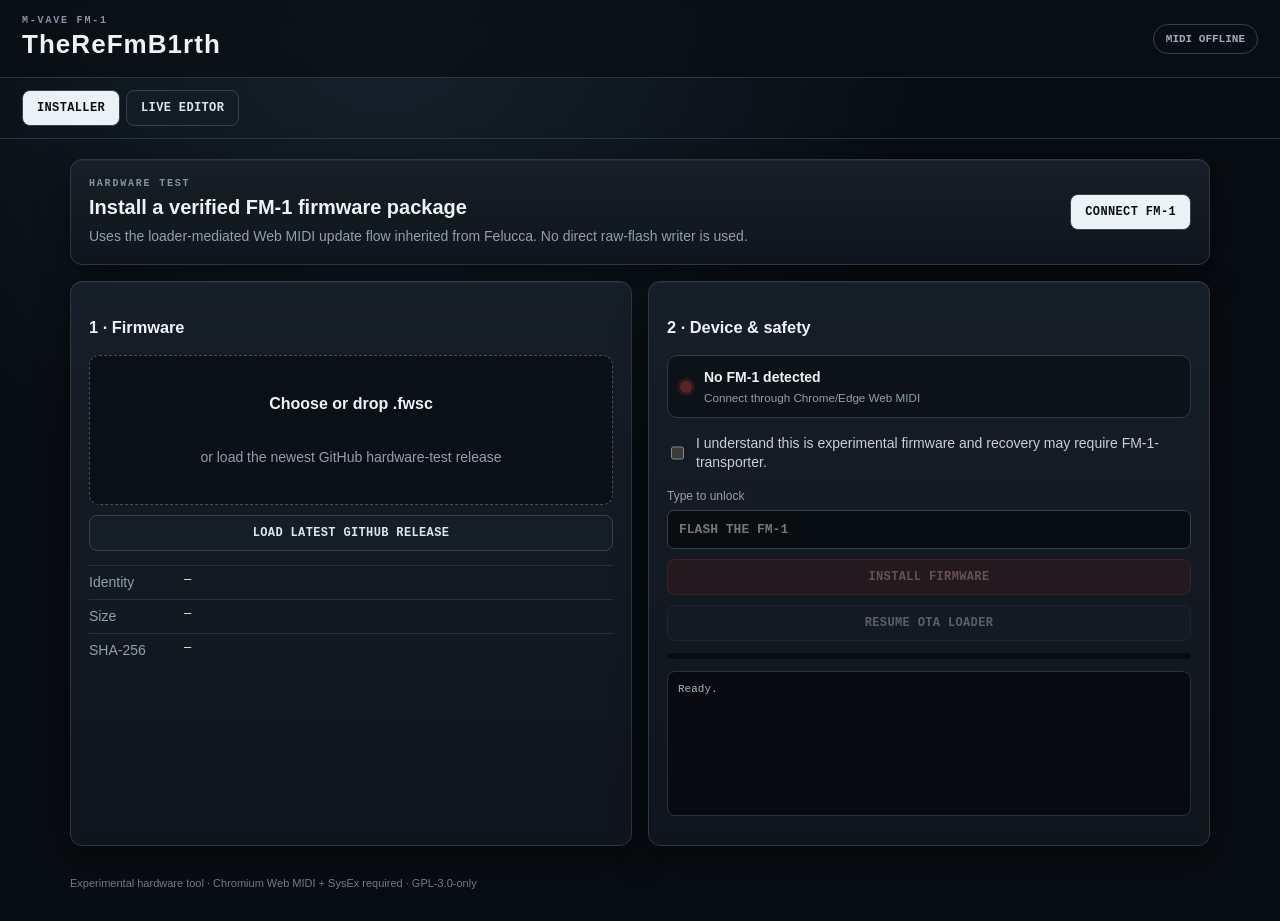
==== web/app/index.html @ 8d518f36 "add hardware 16-step programmer to installer editor" ====
<!doctype html>
<html lang="en">
<head>
  <meta charset="utf-8" />
  <meta name="viewport" content="width=device-width,initial-scale=1" />
  <title>TheReFmB1rth FM-1</title>
  <link rel="stylesheet" href="./style.css" />
</head>
<body>
  <header class="topbar">
    <div>
      <div class="eyebrow">M-VAVE FM-1</div>
      <h1>TheReFmB1rth</h1>
    </div>
    <div class="status" id="midiStatus">MIDI OFFLINE</div>
  </header>

  <nav class="tabs" aria-label="App pages">
    <button class="tab active" data-tab="installer">INSTALLER</button>
    <button class="tab" data-tab="editor">LIVE EDITOR</button>
  </nav>

  <main>
    <section id="installer" class="page active">
      <div class="hero card">
        <div>
          <div class="eyebrow">HARDWARE TEST</div>
          <h2>Install a verified FM-1 firmware package</h2>
          <p>Uses the loader-mediated Web MIDI update flow inherited from Felucca. No direct raw-flash writer is used.</p>
        </div>
        <button id="connectInstall" class="primary">CONNECT FM-1</button>
      </div>

      <div class="grid two">
        <article class="card">
          <h3>1 · Firmware</h3>
          <div class="drop" id="dropZone">
            <input id="fwFile" type="file" accept=".fwsc,application/octet-stream" />
            <strong>Choose or drop .fwsc</strong>
            <span>or load the newest GitHub hardware-test release</span>
          </div>
          <button id="loadRelease" class="secondary wide">LOAD LATEST GITHUB RELEASE</button>
          <dl class="meta">
            <div><dt>Identity</dt><dd id="pkgProduct">—</dd></div>
            <div><dt>Size</dt><dd id="pkgSize">—</dd></div>
            <div><dt>SHA-256</dt><dd id="pkgSha">—</dd></div>
          </dl>
        </article>

        <article class="card">
          <h3>2 · Device & safety</h3>
          <div class="deviceBox">
            <span class="lamp" id="deviceLamp"></span>
            <div><strong id="deviceIdentity">No FM-1 detected</strong><small id="devicePort">Connect through Chrome/Edge Web MIDI</small></div>
          </div>
          <label class="check"><input id="riskCheck" type="checkbox" /> I understand this is experimental firmware and recovery may require FM-1-transporter.</label>
          <label class="field"><span>Type to unlock</span><input id="confirmText" autocomplete="off" placeholder="FLASH THE FM-1" /></label>
          <button id="installBtn" class="danger wide" disabled>INSTALL FIRMWARE</button>
          <button id="resumeBtn" class="secondary wide" disabled>RESUME OTA LOADER</button>
          <div class="progress"><div id="progressBar"></div></div>
          <pre id="installLog" class="log">Ready.</pre>
        </article>
      </div>
    </section>

    <section id="editor" class="page">
      <div class="hero card compact">
        <div><div class="eyebrow">DIRECT WEB MIDI</div><h2>Live hardware editor</h2><p>Performance controls and 16-step pattern writes are sent immediately to the connected FM-1.</p></div>
        <button id="connectEditor" class="primary">CONNECT EDITOR</button>
      </div>

      <div class="machineTabs">
        <button class="machine active" data-machine="0">ACID A</button>
        <button class="machine" data-machine="1">ACID B</button>
        <button class="machine" data-machine="2">808</button>
        <button class="machine" data-machine="3">909</button>
      </div>

      <article class="card rack acidPanel" id="acidPanel">
        <div class="rackHead"><div><span id="acidName">ACID A</span><small>303-style live controls</small></div><div class="waveSwitch"><button data-wave="0" class="active">SAW</button><button data-wave="1">SQUARE</button></div></div>
        <div class="controls">
          <label>CUTOFF<input class="knob" data-cc="74" type="range" min="0" max="127" value="64"><output>64</output></label>
          <label>RESONANCE<input class="knob" data-cc="71" type="range" min="0" max="127" value="30"><output>30</output></label>
          <label>ENV MOD<input class="knob" data-cc="1" type="range" min="0" max="127" value="64"><output>64</output></label>
          <label>DECAY<input class="knob" data-cc="73" type="range" min="0" max="127" value="64"><output>64</output></label>
          <label>ACCENT<input class="knob" data-cc="75" type="range" min="0" max="127" value="64"><output>64</output></label>
          <label>DISTORTION<input class="knob" data-cc="76" type="range" min="0" max="127" value="0"><output>0</output></label>
        </div>
        <div class="keyboard" id="keyboard"></div>
      </article>

      <article class="card rack mixerPanel">
        <div class="rackHead"><div><span>MIXER / SENDS</span><small id="mixTrackName">ACID A</small></div></div>
        <div class="controls mixerControls">
          <label>LEVEL<input data-cc="7" type="range" min="0" max="127" value="110"><output>110</output></label>
          <label>PAN<input data-cc="10" type="range" min="0" max="127" value="64"><output>64</output></label>
          <label>DELAY<input data-cc="94" type="range" min="0" max="127" value="0"><output>0</output></label>
          <label>REVERB<input data-cc="91" type="range" min="0" max="127" value="0"><output>0</output></label>
        </div>
        <div class="toggles"><button data-toggle-cc="120">MUTE</button><button data-toggle-cc="119">SOLO</button></div>
      </article>

      <article class="card patternPanel">
        <div class="rackHead"><div><span>PATTERN</span><small>A–H</small></div></div>
        <div class="patterns" id="patterns"></div>
      </article>

      <article class="card rack sequencerPanel">
        <div class="rackHead"><div><span>16-STEP PROGRAMMER</span><small id="seqSubtitle">ACID A · pattern A</small></div><div class="seqMode" id="seqMode">STEP 01</div></div>
        <div class="seqSteps" id="seqSteps"></div>
        <div id="acidStepEditor" class="stepEditor">
          <div class="stepTypes" id="stepTypes"><button data-step-type="0">REST</button><button data-step-type="1" class="active">NOTE</button><button data-step-type="2">TIE</button></div>
          <label>NOTE<input id="stepNote" type="number" min="0" max="127" value="48"></label>
          <label>PROBABILITY<input id="stepProbability" type="range" min="0" max="100" value="100"><output>100%</output></label>
          <button id="stepAccent">ACCENT</button>
          <button id="stepSlide">SLIDE</button>
        </div>
        <div id="drumStepEditor" class="stepEditor hidden">
          <div class="voiceSelect" id="voiceSelect"></div>
          <div class="stepTypes" id="drumStates"><button data-drum-state="0" class="active">OFF</button><button data-drum-state="1">HIT</button><button data-drum-state="2">ACCENT</button></div>
        </div>
        <p class="editorHint">The pattern editor uses the reserved hardware-editor CC protocol (102–106). It does not depend on the browser emulator.</p>
      </article>

      <article class="card drumPanel hidden" id="drumPanel">
        <div class="rackHead"><div><span id="drumName">808</span><small>audition pads</small></div></div>
        <div class="pads" id="drumPads"></div>
      </article>
    </section>
  </main>
  <footer>Experimental hardware tool · Chromium Web MIDI + SysEx required · GPL-3.0-only</footer>
  <script type="module" src="./app.js"></script>
</body>
</html>
---- web/app/style.css ----
:root{color-scheme:dark;--bg:#080d12;--panel:#111820;--panel2:#171f28;--line:#2a3642;--text:#edf4f8;--muted:#8fa0af;--red:#ff5148;--blue:#36a3ff;--amber:#ffb426;--green:#49e391;--purple:#bf73ff}*{box-sizing:border-box}body{margin:0;background:radial-gradient(circle at 30% 0,#17222d 0,#080d12 34rem);color:var(--text);font:14px/1.35 Inter,Segoe UI,sans-serif}.topbar{height:78px;padding:14px 22px;display:flex;align-items:center;justify-content:space-between;border-bottom:1px solid var(--line);background:#090f15cc;backdrop-filter:blur(12px);position:sticky;top:0;z-index:4}.topbar h1{margin:0;font-size:26px;letter-spacing:.04em}.eyebrow{font:700 10px/1.2 ui-monospace,SFMono-Regular,Consolas,monospace;letter-spacing:.18em;color:#8293a2}.status{border:1px solid #33414e;border-radius:999px;padding:8px 12px;font:700 11px ui-monospace,monospace;color:#9badbc}.status.online{color:var(--green);border-color:#2b7d57;background:#10251b}.tabs{display:flex;gap:6px;padding:12px 22px;border-bottom:1px solid var(--line)}button{font:700 12px ui-monospace,monospace;letter-spacing:.03em;border:1px solid #34414d;background:#131b23;color:#dbe5eb;border-radius:8px;padding:10px 14px;cursor:pointer}button:hover{border-color:#5a6b78}button:disabled{opacity:.35;cursor:not-allowed}.tab.active,.machine.active{background:#eaf2f5;color:#091016}.page{display:none;max-width:1180px;margin:0 auto;padding:20px}.page.active{display:block}.card{background:linear-gradient(180deg,#161e27,#0f151c);border:1px solid #2d3945;border-radius:12px;box-shadow:0 12px 34px #0007,inset 0 1px #ffffff0d;padding:18px}.hero{display:flex;justify-content:space-between;align-items:center;margin-bottom:16px}.hero.compact{padding:15px 18px}.hero h2{margin:4px 0 6px;font-size:20px}.hero p{margin:0;color:var(--muted);max-width:720px}.primary{background:#ebf3f7;color:#091016}.danger{background:#431a1b;border-color:#8d3031;color:#ffb7b5}.secondary{background:#151e27}.wide{width:100%;margin-top:10px}.grid.two{display:grid;grid-template-columns:1fr 1fr;gap:16px}.drop{border:1px dashed #43515d;border-radius:10px;min-height:150px;display:grid;place-items:center;text-align:center;padding:20px;position:relative;background:#0a1016}.drop input{position:absolute;inset:0;opacity:0;cursor:pointer}.drop strong{font-size:16px}.drop span{color:var(--muted)}.meta{margin:14px 0 0}.meta div{display:grid;grid-template-columns:95px 1fr;padding:7px 0;border-top:1px solid #25313b}.meta dt{color:var(--muted)}.meta dd{margin:0;overflow-wrap:anywhere;font:12px ui-monospace,monospace}.deviceBox{display:flex;gap:12px;align-items:center;border:1px solid #2d3945;padding:12px;border-radius:10px;background:#0c1218}.deviceBox small{display:block;color:var(--muted);margin-top:3px}.lamp{width:12px;height:12px;border-radius:50%;background:#542529;box-shadow:0 0 0 3px #2c1718}.lamp.on{background:var(--green);box-shadow:0 0 12px #49e391}.check{display:flex;gap:9px;margin:16px 0;color:#c6d0d7}.field{display:grid;gap:6px}.field span{color:var(--muted);font-size:12px}.field input{width:100%;background:#080d12;border:1px solid #34414d;border-radius:7px;padding:11px;color:var(--text);font:700 13px ui-monospace,monospace}.progress{height:6px;background:#080d12;border-radius:99px;overflow:hidden;margin:12px 0}.progress div{height:100%;width:0;background:var(--green);transition:width .2s}.log{height:145px;overflow:auto;background:#070b0f;border:1px solid #27323c;border-radius:8px;padding:10px;color:#9fb3c1;font-size:11px}.machineTabs{display:flex;gap:8px;margin:14px 0}.machine[data-machine="0"]{border-color:#8e302f}.machine[data-machine="1"]{border-color:#246fab}.machine[data-machine="2"]{border-color:#92701f}.machine[data-machine="3"]{border-color:#5f6971}.rack{margin-top:12px}.rackHead{display:flex;justify-content:space-between;align-items:center;margin-bottom:14px}.rackHead span{font:800 16px ui-monospace,monospace}.rackHead small{display:block;color:var(--muted);margin-top:3px}.waveSwitch{display:flex;gap:5px}.waveSwitch button.active{background:var(--red);border-color:var(--red);color:white}.controls{display:grid;grid-template-columns:repeat(6,1fr);gap:12px}.controls label{display:grid;gap:7px;color:#aebdc7;font:700 11px ui-monospace,monospace}.controls output{color:#f6fafc;font-size:12px}.controls input[type=range]{width:100%;accent-color:var(--red)}.mixerControls{grid-template-columns:repeat(4,1fr)}.mixerControls input{accent-color:var(--green)}.keyboard{display:flex;gap:4px;margin-top:18px;overflow:auto}.key{min-width:42px;height:65px;padding:0;background:#e7edf0;color:#111;border-color:#c9d0d3;display:flex;align-items:flex-end;justify-content:center}.key.black{background:#27313a;color:white;border-color:#465560;height:48px}.patterns,.pads{display:grid;grid-template-columns:repeat(8,1fr);gap:8px}.patterns button.active{background:var(--green);color:#07130c}.pads{grid-template-columns:repeat(6,1fr)}.pads button{min-height:62px;border-color:#614d1a;background:#231c0b;color:#ffca54}.toggles{display:flex;gap:8px;margin-top:14px}.toggles button.active{background:#7d2525;border-color:#d94a4a}.hidden{display:none}footer{max-width:1180px;margin:10px auto 30px;padding:0 20px;color:#6e7c88;font-size:11px}@media(max-width:800px){.grid.two{grid-template-columns:1fr}.controls{grid-template-columns:repeat(2,1fr)}.hero{align-items:flex-start;gap:16px;flex-direction:column}.hero button{width:100%}.patterns{grid-template-columns:repeat(4,1fr)}.pads{grid-template-columns:repeat(3,1fr)}}
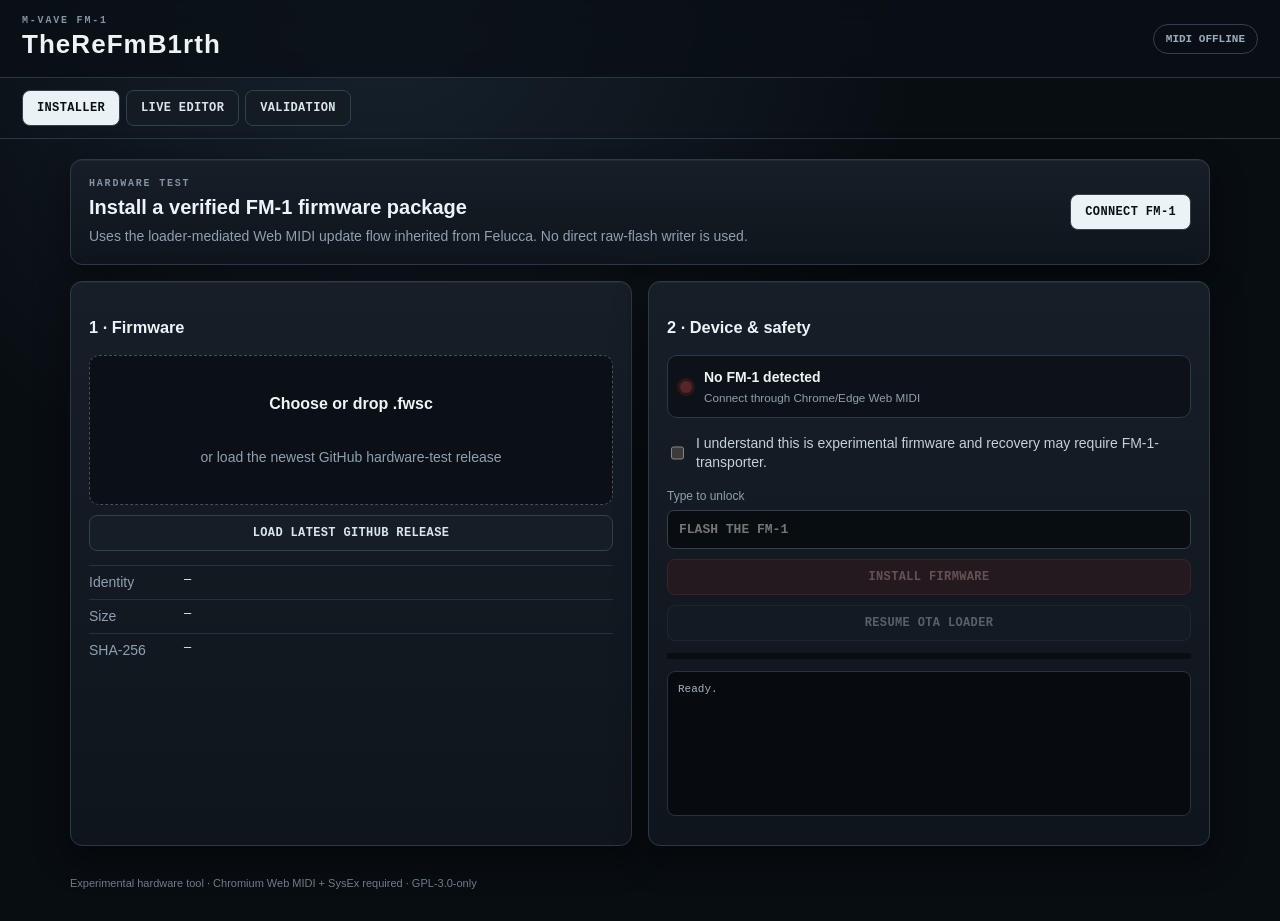
==== commit cfc2a243: "add guided physical validation page" ====
--- a/web/app/index.html
+++ b/web/app/index.html
@@ -18,6 +18,7 @@
   <nav class="tabs" aria-label="App pages">
     <button class="tab active" data-tab="installer">INSTALLER</button>
     <button class="tab" data-tab="editor">LIVE EDITOR</button>
+    <button class="tab" data-tab="validation">VALIDATION</button>
   </nav>
 
   <main>
@@ -76,6 +77,16 @@
         <button class="machine" data-machine="3">909</button>
       </div>
 
+      <article class="card rack transportPanel">
+        <div class="rackHead"><div><span>TRANSPORT</span><small>MIDI realtime · shared with the FM-1 sequencer</small></div><div class="status" id="transportStatus">STOPPED</div></div>
+        <div class="toggles">
+          <button data-transport="start" class="primary">START</button>
+          <button data-transport="continue">CONTINUE</button>
+          <button data-transport="stop" class="danger">STOP</button>
+        </div>
+        <p class="editorHint">START resets the ReFm sequencer to step 1. CONTINUE resumes from the current transport position. STOP leaves the selected pattern intact.</p>
+      </article>
+
       <article class="card rack acidPanel" id="acidPanel">
         <div class="rackHead"><div><span id="acidName">ACID A</span><small>303-style live controls</small></div><div class="waveSwitch"><button data-wave="0" class="active">SAW</button><button data-wave="1">SQUARE</button></div></div>
         <div class="controls">
@@ -127,8 +138,50 @@
         <div class="pads" id="drumPads"></div>
       </article>
     </section>
+
+    <section id="validation" class="page">
+      <div class="hero card compact">
+        <div><div class="eyebrow">PHYSICAL ACCEPTANCE</div><h2>Beta hardware validation</h2><p>Record the complete FM-1 physical pass locally, attach runtime evidence, then export one JSON or Markdown report.</p></div>
+        <button id="validationRefreshTarget" class="secondary">REFRESH TARGET</button>
+      </div>
+
+      <article class="card validationSummary" id="validationSummary"></article>
+
+      <article class="card rack">
+        <div class="rackHead"><div><span>TARGET RELEASE</span><small>read from the CORS-safe firmware channel</small></div><div id="validationTarget" class="status">—</div></div>
+        <p class="editorHint">The validation report records the release tag, exact commit and firmware SHA-256 so measurements stay tied to one binary.</p>
+      </article>
+
+      <article class="card rack">
+        <div class="rackHead"><div><span>RUNTIME EVIDENCE</span><small>capture on LIVE EDITOR, then assign the latest measurement</small></div></div>
+        <div class="validationRuntime">
+          <div><strong>Latest capture</strong><span id="validationRuntimeLast">No capture yet.</span></div>
+          <div><strong>Factory Pattern A</strong><span id="validationFactory">NOT CAPTURED</span><button id="validationAssignFactory" class="secondary">ASSIGN LATEST</button></div>
+          <div><strong>Worst-case stress</strong><span id="validationStress">NOT CAPTURED</span><button id="validationAssignStress" class="secondary">ASSIGN LATEST</button></div>
+        </div>
+      </article>
+
+      <article class="card rack">
+        <div class="rackHead"><div><span>PHYSICAL CHECKS</span><small>saved automatically in this browser</small></div></div>
+        <div id="validationChecks"></div>
+      </article>
+
+      <article class="card rack">
+        <div class="rackHead"><div><span>SESSION NOTES</span><small>serial-independent observations, failures and recovery notes</small></div></div>
+        <textarea id="validationNotes" class="validationNotes" placeholder="Add observations from the physical test session…"></textarea>
+        <div class="validationActions">
+          <button id="validationExportJson" class="primary">EXPORT JSON</button>
+          <button id="validationExportMd" class="secondary">EXPORT MARKDOWN</button>
+          <button id="validationReset" class="danger">RESET LOCAL RESULTS</button>
+        </div>
+      </article>
+    </section>
   </main>
   <footer>Experimental hardware tool · Chromium Web MIDI + SysEx required · GPL-3.0-only</footer>
   <script type="module" src="./app.js"></script>
+  <script type="module" src="./transport.js"></script>
+  <script type="module" src="./project_transfer.js"></script>
+  <script type="module" src="./runtime_diagnostics.js"></script>
+  <script type="module" src="./validation.js"></script>
 </body>
-</html>
+</html>
--- a/web/app/style.css
+++ b/web/app/style.css
@@ -1 +1 @@
-:root{color-scheme:dark;--bg:#080d12;--panel:#111820;--panel2:#171f28;--line:#2a3642;--text:#edf4f8;--muted:#8fa0af;--red:#ff5148;--blue:#36a3ff;--amber:#ffb426;--green:#49e391;--purple:#bf73ff}*{box-sizing:border-box}body{margin:0;background:radial-gradient(circle at 30% 0,#17222d 0,#080d12 34rem);color:var(--text);font:14px/1.35 Inter,Segoe UI,sans-serif}.topbar{height:78px;padding:14px 22px;display:flex;align-items:center;justify-content:space-between;border-bottom:1px solid var(--line);background:#090f15cc;backdrop-filter:blur(12px);position:sticky;top:0;z-index:4}.topbar h1{margin:0;font-size:26px;letter-spacing:.04em}.eyebrow{font:700 10px/1.2 ui-monospace,SFMono-Regular,Consolas,monospace;letter-spacing:.18em;color:#8293a2}.status{border:1px solid #33414e;border-radius:999px;padding:8px 12px;font:700 11px ui-monospace,monospace;color:#9badbc}.status.online{color:var(--green);border-color:#2b7d57;background:#10251b}.tabs{display:flex;gap:6px;padding:12px 22px;border-bottom:1px solid var(--line)}button{font:700 12px ui-monospace,monospace;letter-spacing:.03em;border:1px solid #34414d;background:#131b23;color:#dbe5eb;border-radius:8px;padding:10px 14px;cursor:pointer}button:hover{border-color:#5a6b78}button:disabled{opacity:.35;cursor:not-allowed}.tab.active,.machine.active{background:#eaf2f5;color:#091016}.page{display:none;max-width:1180px;margin:0 auto;padding:20px}.page.active{display:block}.card{background:linear-gradient(180deg,#161e27,#0f151c);border:1px solid #2d3945;border-radius:12px;box-shadow:0 12px 34px #0007,inset 0 1px #ffffff0d;padding:18px}.hero{display:flex;justify-content:space-between;align-items:center;margin-bottom:16px}.hero.compact{padding:15px 18px}.hero h2{margin:4px 0 6px;font-size:20px}.hero p{margin:0;color:var(--muted);max-width:720px}.primary{background:#ebf3f7;color:#091016}.danger{background:#431a1b;border-color:#8d3031;color:#ffb7b5}.secondary{background:#151e27}.wide{width:100%;margin-top:10px}.grid.two{display:grid;grid-template-columns:1fr 1fr;gap:16px}.drop{border:1px dashed #43515d;border-radius:10px;min-height:150px;display:grid;place-items:center;text-align:center;padding:20px;position:relative;background:#0a1016}.drop input{position:absolute;inset:0;opacity:0;cursor:pointer}.drop strong{font-size:16px}.drop span{color:var(--muted)}.meta{margin:14px 0 0}.meta div{display:grid;grid-template-columns:95px 1fr;padding:7px 0;border-top:1px solid #25313b}.meta dt{color:var(--muted)}.meta dd{margin:0;overflow-wrap:anywhere;font:12px ui-monospace,monospace}.deviceBox{display:flex;gap:12px;align-items:center;border:1px solid #2d3945;padding:12px;border-radius:10px;background:#0c1218}.deviceBox small{display:block;color:var(--muted);margin-top:3px}.lamp{width:12px;height:12px;border-radius:50%;background:#542529;box-shadow:0 0 0 3px #2c1718}.lamp.on{background:var(--green);box-shadow:0 0 12px #49e391}.check{display:flex;gap:9px;margin:16px 0;color:#c6d0d7}.field{display:grid;gap:6px}.field span{color:var(--muted);font-size:12px}.field input{width:100%;background:#080d12;border:1px solid #34414d;border-radius:7px;padding:11px;color:var(--text);font:700 13px ui-monospace,monospace}.progress{height:6px;background:#080d12;border-radius:99px;overflow:hidden;margin:12px 0}.progress div{height:100%;width:0;background:var(--green);transition:width .2s}.log{height:145px;overflow:auto;background:#070b0f;border:1px solid #27323c;border-radius:8px;padding:10px;color:#9fb3c1;font-size:11px}.machineTabs{display:flex;gap:8px;margin:14px 0}.machine[data-machine="0"]{border-color:#8e302f}.machine[data-machine="1"]{border-color:#246fab}.machine[data-machine="2"]{border-color:#92701f}.machine[data-machine="3"]{border-color:#5f6971}.rack{margin-top:12px}.rackHead{display:flex;justify-content:space-between;align-items:center;margin-bottom:14px}.rackHead span{font:800 16px ui-monospace,monospace}.rackHead small{display:block;color:var(--muted);margin-top:3px}.waveSwitch{display:flex;gap:5px}.waveSwitch button.active{background:var(--red);border-color:var(--red);color:white}.controls{display:grid;grid-template-columns:repeat(6,1fr);gap:12px}.controls label{display:grid;gap:7px;color:#aebdc7;font:700 11px ui-monospace,monospace}.controls output{color:#f6fafc;font-size:12px}.controls input[type=range]{width:100%;accent-color:var(--red)}.mixerControls{grid-template-columns:repeat(4,1fr)}.mixerControls input{accent-color:var(--green)}.keyboard{display:flex;gap:4px;margin-top:18px;overflow:auto}.key{min-width:42px;height:65px;padding:0;background:#e7edf0;color:#111;border-color:#c9d0d3;display:flex;align-items:flex-end;justify-content:center}.key.black{background:#27313a;color:white;border-color:#465560;height:48px}.patterns,.pads{display:grid;grid-template-columns:repeat(8,1fr);gap:8px}.patterns button.active{background:var(--green);color:#07130c}.pads{grid-template-columns:repeat(6,1fr)}.pads button{min-height:62px;border-color:#614d1a;background:#231c0b;color:#ffca54}.toggles{display:flex;gap:8px;margin-top:14px}.toggles button.active{background:#7d2525;border-color:#d94a4a}.hidden{display:none}footer{max-width:1180px;margin:10px auto 30px;padding:0 20px;color:#6e7c88;font-size:11px}@media(max-width:800px){.grid.two{grid-template-columns:1fr}.controls{grid-template-columns:repeat(2,1fr)}.hero{align-items:flex-start;gap:16px;flex-direction:column}.hero button{width:100%}.patterns{grid-template-columns:repeat(4,1fr)}.pads{grid-template-columns:repeat(3,1fr)}}+:root{color-scheme:dark;--bg:#080d12;--panel:#111820;--panel2:#171f28;--line:#2a3642;--text:#edf4f8;--muted:#8fa0af;--red:#ff5148;--blue:#36a3ff;--amber:#ffb426;--green:#49e391;--purple:#bf73ff}*{box-sizing:border-box}body{margin:0;background:radial-gradient(circle at 30% 0,#17222d 0,#080d12 34rem);color:var(--text);font:14px/1.35 Inter,Segoe UI,sans-serif}.topbar{height:78px;padding:14px 22px;display:flex;align-items:center;justify-content:space-between;border-bottom:1px solid var(--line);background:#090f15cc;backdrop-filter:blur(12px);position:sticky;top:0;z-index:4}.topbar h1{margin:0;font-size:26px;letter-spacing:.04em}.eyebrow{font:700 10px/1.2 ui-monospace,SFMono-Regular,Consolas,monospace;letter-spacing:.18em;color:#8293a2}.status{border:1px solid #33414e;border-radius:999px;padding:8px 12px;font:700 11px ui-monospace,monospace;color:#9badbc}.status.online{color:var(--green);border-color:#2b7d57;background:#10251b}.tabs{display:flex;gap:6px;padding:12px 22px;border-bottom:1px solid var(--line)}button{font:700 12px ui-monospace,monospace;letter-spacing:.03em;border:1px solid #34414d;background:#131b23;color:#dbe5eb;border-radius:8px;padding:10px 14px;cursor:pointer}button:hover{border-color:#5a6b78}button:disabled{opacity:.35;cursor:not-allowed}.tab.active,.machine.active{background:#eaf2f5;color:#091016}.page{display:none;max-width:1180px;margin:0 auto;padding:20px}.page.active{display:block}.card{background:linear-gradient(180deg,#161e27,#0f151c);border:1px solid #2d3945;border-radius:12px;box-shadow:0 12px 34px #0007,inset 0 1px #ffffff0d;padding:18px}.hero{display:flex;justify-content:space-between;align-items:center;margin-bottom:16px}.hero.compact{padding:15px 18px}.hero h2{margin:4px 0 6px;font-size:20px}.hero p{margin:0;color:var(--muted);max-width:720px}.primary{background:#ebf3f7;color:#091016}.danger{background:#431a1b;border-color:#8d3031;color:#ffb7b5}.secondary{background:#151e27}.wide{width:100%;margin-top:10px}.grid.two{display:grid;grid-template-columns:1fr 1fr;gap:16px}.drop{border:1px dashed #43515d;border-radius:10px;min-height:150px;display:grid;place-items:center;text-align:center;padding:20px;position:relative;background:#0a1016}.drop input{position:absolute;inset:0;opacity:0;cursor:pointer}.drop strong{font-size:16px}.drop span{color:var(--muted)}.meta{margin:14px 0 0}.meta div{display:grid;grid-template-columns:95px 1fr;padding:7px 0;border-top:1px solid #25313b}.meta dt{color:var(--muted)}.meta dd{margin:0;overflow-wrap:anywhere;font:12px ui-monospace,monospace}.deviceBox{display:flex;gap:12px;align-items:center;border:1px solid #2d3945;padding:12px;border-radius:10px;background:#0c1218}.deviceBox small{display:block;color:var(--muted);margin-top:3px}.lamp{width:12px;height:12px;border-radius:50%;background:#542529;box-shadow:0 0 0 3px #2c1718}.lamp.on{background:var(--green);box-shadow:0 0 12px #49e391}.check{display:flex;gap:9px;margin:16px 0;color:#c6d0d7}.field{display:grid;gap:6px}.field span{color:var(--muted);font-size:12px}.field input{width:100%;background:#080d12;border:1px solid #34414d;border-radius:7px;padding:11px;color:var(--text);font:700 13px ui-monospace,monospace}.progress{height:6px;background:#080d12;border-radius:99px;overflow:hidden;margin:12px 0}.progress div{height:100%;width:0;background:var(--green);transition:width .2s}.log{height:145px;overflow:auto;background:#070b0f;border:1px solid #27323c;border-radius:8px;padding:10px;color:#9fb3c1;font-size:11px}.machineTabs{display:flex;gap:8px;margin:14px 0}.machine[data-machine="0"]{border-color:#8e302f}.machine[data-machine="1"]{border-color:#246fab}.machine[data-machine="2"]{border-color:#92701f}.machine[data-machine="3"]{border-color:#5f6971}.rack{margin-top:12px}.rackHead{display:flex;justify-content:space-between;align-items:center;margin-bottom:14px}.rackHead span{font:800 16px ui-monospace,monospace}.rackHead small{display:block;color:var(--muted);margin-top:3px}.waveSwitch{display:flex;gap:5px}.waveSwitch button.active{background:var(--red);border-color:var(--red);color:white}.controls{display:grid;grid-template-columns:repeat(6,1fr);gap:12px}.controls label{display:grid;gap:7px;color:#aebdc7;font:700 11px ui-monospace,monospace}.controls output{color:#f6fafc;font-size:12px}.controls input[type=range]{width:100%;accent-color:var(--red)}.mixerControls{grid-template-columns:repeat(4,1fr)}.mixerControls input{accent-color:var(--green)}.keyboard{display:flex;gap:4px;margin-top:18px;overflow:auto}.key{min-width:42px;height:65px;padding:0;background:#e7edf0;color:#111;border-color:#c9d0d3;display:flex;align-items:flex-end;justify-content:center}.key.black{background:#27313a;color:white;border-color:#465560;height:48px}.patterns,.pads{display:grid;grid-template-columns:repeat(8,1fr);gap:8px}.patterns button.active{background:var(--green);color:#07130c}.pads{grid-template-columns:repeat(6,1fr)}.pads button{min-height:62px;border-color:#614d1a;background:#231c0b;color:#ffca54}.toggles{display:flex;gap:8px;margin-top:14px}.toggles button.active{background:#7d2525;border-color:#d94a4a}.sequencerPanel{margin-top:12px}.seqMode{font:800 11px ui-monospace,monospace;color:var(--green);border:1px solid #315542;border-radius:999px;padding:7px 10px;background:#0d1c15}.seqSteps{display:grid;grid-template-columns:repeat(16,1fr);gap:6px}.seqSteps button{min-width:0;padding:12px 4px;background:#0c1218;border-color:#34404a;color:#81909c}.seqSteps button:nth-child(4n){border-right-color:#71808c}.seqSteps button.selected{outline:2px solid var(--green);outline-offset:1px;color:white}.seqSteps button[data-state="note"],.seqSteps button[data-state="hit"]{background:#243c2f;border-color:#417153;color:#dff8e8}.seqSteps button[data-state="tie"]{background:#2c2d4a;border-color:#6263a5;color:#d9dbff}.seqSteps button[data-state="accent"]{background:#553a10;border-color:#a67d2a;color:#ffd36c}.seqSteps button[data-state="rest"]{background:#0b1116;color:#60707d}.stepEditor{display:grid;grid-template-columns:auto 110px minmax(160px,1fr) auto auto;gap:10px;align-items:end;margin-top:14px;padding-top:14px;border-top:1px solid #2a3642}.stepEditor label{display:grid;gap:6px;color:#99a9b5;font:700 10px ui-monospace,monospace}.stepEditor input[type=number]{width:100%;background:#080d12;color:#fff;border:1px solid #34414d;border-radius:7px;padding:9px}.stepEditor input[type=range]{width:100%;accent-color:var(--green)}.stepEditor output{font-size:11px;color:#dbe8df}.stepTypes,.voiceSelect{display:flex;gap:6px;flex-wrap:wrap}.stepTypes button.active,#stepAccent.active,#stepSlide.active,.voiceSelect button.active{background:#eaf2f5;color:#091016}.voiceSelect{grid-column:1/5}.voiceSelect button{padding:8px 10px}.editorHint{margin:12px 0 0;color:#71808b;font-size:11px}.hidden{display:none}footer{max-width:1180px;margin:10px auto 30px;padding:0 20px;color:#6e7c88;font-size:11px}@media(max-width:800px){.grid.two{grid-template-columns:1fr}.controls{grid-template-columns:repeat(2,1fr)}.hero{align-items:flex-start;gap:16px;flex-direction:column}.hero button{width:100%}.patterns{grid-template-columns:repeat(4,1fr)}.pads{grid-template-columns:repeat(3,1fr)}.seqSteps{grid-template-columns:repeat(8,1fr)}.stepEditor{grid-template-columns:1fr 1fr}.voiceSelect{grid-column:1/-1}}
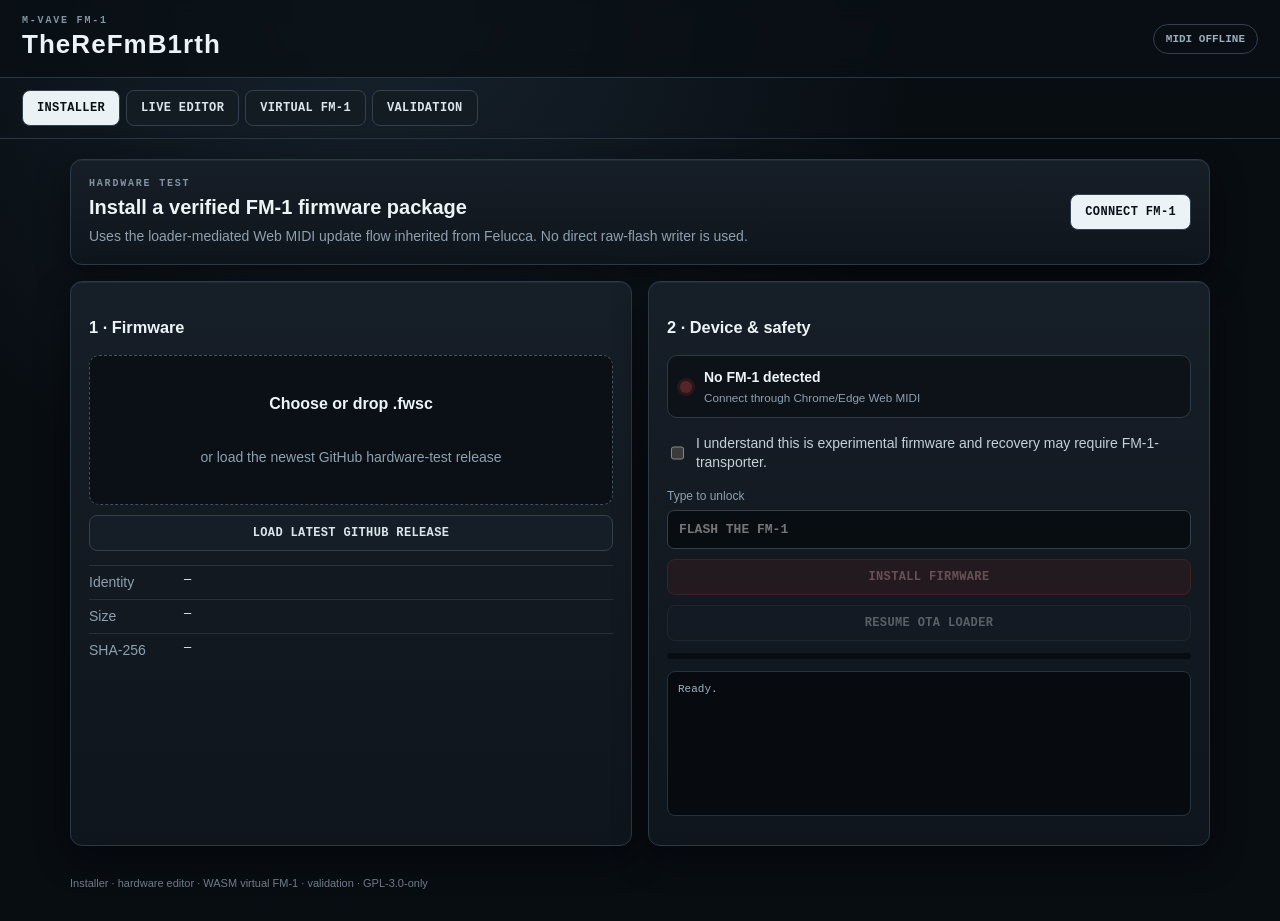
==== commit 50032fbb: "integrate virtual FM-1 with installer and editor" ====
--- a/web/app/index.html
+++ b/web/app/index.html
@@ -7,181 +7,49 @@
   <link rel="stylesheet" href="./style.css" />
 </head>
 <body>
-  <header class="topbar">
-    <div>
-      <div class="eyebrow">M-VAVE FM-1</div>
-      <h1>TheReFmB1rth</h1>
-    </div>
-    <div class="status" id="midiStatus">MIDI OFFLINE</div>
-  </header>
-
+  <header class="topbar"><div><div class="eyebrow">M-VAVE FM-1</div><h1>TheReFmB1rth</h1></div><div class="status" id="midiStatus">MIDI OFFLINE</div></header>
   <nav class="tabs" aria-label="App pages">
     <button class="tab active" data-tab="installer">INSTALLER</button>
     <button class="tab" data-tab="editor">LIVE EDITOR</button>
+    <button class="tab" data-tab="virtual">VIRTUAL FM-1</button>
     <button class="tab" data-tab="validation">VALIDATION</button>
   </nav>
-
   <main>
     <section id="installer" class="page active">
-      <div class="hero card">
-        <div>
-          <div class="eyebrow">HARDWARE TEST</div>
-          <h2>Install a verified FM-1 firmware package</h2>
-          <p>Uses the loader-mediated Web MIDI update flow inherited from Felucca. No direct raw-flash writer is used.</p>
-        </div>
-        <button id="connectInstall" class="primary">CONNECT FM-1</button>
-      </div>
-
+      <div class="hero card"><div><div class="eyebrow">HARDWARE TEST</div><h2>Install a verified FM-1 firmware package</h2><p>Uses the loader-mediated Web MIDI update flow inherited from Felucca. No direct raw-flash writer is used.</p></div><button id="connectInstall" class="primary">CONNECT FM-1</button></div>
       <div class="grid two">
-        <article class="card">
-          <h3>1 · Firmware</h3>
-          <div class="drop" id="dropZone">
-            <input id="fwFile" type="file" accept=".fwsc,application/octet-stream" />
-            <strong>Choose or drop .fwsc</strong>
-            <span>or load the newest GitHub hardware-test release</span>
-          </div>
-          <button id="loadRelease" class="secondary wide">LOAD LATEST GITHUB RELEASE</button>
-          <dl class="meta">
-            <div><dt>Identity</dt><dd id="pkgProduct">—</dd></div>
-            <div><dt>Size</dt><dd id="pkgSize">—</dd></div>
-            <div><dt>SHA-256</dt><dd id="pkgSha">—</dd></div>
-          </dl>
-        </article>
-
-        <article class="card">
-          <h3>2 · Device & safety</h3>
-          <div class="deviceBox">
-            <span class="lamp" id="deviceLamp"></span>
-            <div><strong id="deviceIdentity">No FM-1 detected</strong><small id="devicePort">Connect through Chrome/Edge Web MIDI</small></div>
-          </div>
-          <label class="check"><input id="riskCheck" type="checkbox" /> I understand this is experimental firmware and recovery may require FM-1-transporter.</label>
-          <label class="field"><span>Type to unlock</span><input id="confirmText" autocomplete="off" placeholder="FLASH THE FM-1" /></label>
-          <button id="installBtn" class="danger wide" disabled>INSTALL FIRMWARE</button>
-          <button id="resumeBtn" class="secondary wide" disabled>RESUME OTA LOADER</button>
-          <div class="progress"><div id="progressBar"></div></div>
-          <pre id="installLog" class="log">Ready.</pre>
-        </article>
+        <article class="card"><h3>1 · Firmware</h3><div class="drop" id="dropZone"><input id="fwFile" type="file" accept=".fwsc,application/octet-stream" /><strong>Choose or drop .fwsc</strong><span>or load the newest GitHub hardware-test release</span></div><button id="loadRelease" class="secondary wide">LOAD LATEST GITHUB RELEASE</button><dl class="meta"><div><dt>Identity</dt><dd id="pkgProduct">—</dd></div><div><dt>Size</dt><dd id="pkgSize">—</dd></div><div><dt>SHA-256</dt><dd id="pkgSha">—</dd></div></dl></article>
+        <article class="card"><h3>2 · Device & safety</h3><div class="deviceBox"><span class="lamp" id="deviceLamp"></span><div><strong id="deviceIdentity">No FM-1 detected</strong><small id="devicePort">Connect through Chrome/Edge Web MIDI</small></div></div><label class="check"><input id="riskCheck" type="checkbox" /> I understand this is experimental firmware and recovery may require FM-1-transporter.</label><label class="field"><span>Type to unlock</span><input id="confirmText" autocomplete="off" placeholder="FLASH THE FM-1" /></label><button id="installBtn" class="danger wide" disabled>INSTALL FIRMWARE</button><button id="resumeBtn" class="secondary wide" disabled>RESUME OTA LOADER</button><div class="progress"><div id="progressBar"></div></div><pre id="installLog" class="log">Ready.</pre></article>
       </div>
     </section>
 
     <section id="editor" class="page">
-      <div class="hero card compact">
-        <div><div class="eyebrow">DIRECT WEB MIDI</div><h2>Live hardware editor</h2><p>Performance controls and 16-step pattern writes are sent immediately to the connected FM-1.</p></div>
-        <button id="connectEditor" class="primary">CONNECT EDITOR</button>
-      </div>
+      <div class="hero card compact"><div><div class="eyebrow">DIRECT CONTROL</div><h2>Live hardware / virtual editor</h2><p>Use Web MIDI with a real FM-1, or route the same controls to the WASM virtual FM-1 before flashing.</p></div><div class="heroActions"><button id="connectEditor" class="primary">CONNECT EDITOR</button><button id="routeVirtual" class="secondary">USE VIRTUAL</button></div></div>
+      <div class="machineTabs"><button class="machine active" data-machine="0">ACID A</button><button class="machine" data-machine="1">ACID B</button><button class="machine" data-machine="2">808</button><button class="machine" data-machine="3">909</button></div>
+      <article class="card rack transportPanel"><div class="rackHead"><div><span>TRANSPORT</span><small>MIDI realtime · shared with hardware or virtual sequencer</small></div><div class="status" id="transportStatus">STOPPED</div></div><div class="toggles"><button data-transport="start" class="primary">START</button><button data-transport="continue">CONTINUE</button><button data-transport="stop" class="danger">STOP</button></div><p class="editorHint">START resets the ReFm sequencer to step 1. CONTINUE resumes. STOP leaves the selected pattern intact.</p></article>
+      <article class="card rack acidPanel" id="acidPanel"><div class="rackHead"><div><span id="acidName">ACID A</span><small>303-style live controls</small></div><div class="waveSwitch"><button data-wave="0" class="active">SAW</button><button data-wave="1">SQUARE</button></div></div><div class="controls"><label>CUTOFF<input class="knob" data-cc="74" type="range" min="0" max="127" value="64"><output>64</output></label><label>RESONANCE<input class="knob" data-cc="71" type="range" min="0" max="127" value="30"><output>30</output></label><label>ENV MOD<input class="knob" data-cc="1" type="range" min="0" max="127" value="64"><output>64</output></label><label>DECAY<input class="knob" data-cc="73" type="range" min="0" max="127" value="64"><output>64</output></label><label>ACCENT<input class="knob" data-cc="75" type="range" min="0" max="127" value="64"><output>64</output></label><label>DISTORTION<input class="knob" data-cc="76" type="range" min="0" max="127" value="0"><output>0</output></label></div><div class="keyboard" id="keyboard"></div></article>
+      <article class="card rack mixerPanel"><div class="rackHead"><div><span>MIXER / SENDS</span><small id="mixTrackName">ACID A</small></div></div><div class="controls mixerControls"><label>LEVEL<input data-cc="7" type="range" min="0" max="127" value="110"><output>110</output></label><label>PAN<input data-cc="10" type="range" min="0" max="127" value="64"><output>64</output></label><label>DELAY<input data-cc="94" type="range" min="0" max="127" value="0"><output>0</output></label><label>REVERB<input data-cc="91" type="range" min="0" max="127" value="0"><output>0</output></label></div><div class="toggles"><button data-toggle-cc="120">MUTE</button><button data-toggle-cc="119">SOLO</button></div></article>
+      <article class="card patternPanel"><div class="rackHead"><div><span>PATTERN</span><small>A–H</small></div></div><div class="patterns" id="patterns"></div></article>
+      <article class="card rack sequencerPanel"><div class="rackHead"><div><span>16-STEP PROGRAMMER</span><small id="seqSubtitle">ACID A · pattern A</small></div><div class="seqMode" id="seqMode">STEP 01</div></div><div class="seqSteps" id="seqSteps"></div><div id="acidStepEditor" class="stepEditor"><div class="stepTypes" id="stepTypes"><button data-step-type="0">REST</button><button data-step-type="1" class="active">NOTE</button><button data-step-type="2">TIE</button></div><label>NOTE<input id="stepNote" type="number" min="0" max="127" value="48"></label><label>PROBABILITY<input id="stepProbability" type="range" min="0" max="100" value="100"><output>100%</output></label><button id="stepAccent">ACCENT</button><button id="stepSlide">SLIDE</button></div><div id="drumStepEditor" class="stepEditor hidden"><div class="voiceSelect" id="voiceSelect"></div><div class="stepTypes" id="drumStates"><button data-drum-state="0" class="active">OFF</button><button data-drum-state="1">HIT</button><button data-drum-state="2">ACCENT</button></div></div><p class="editorHint">The same reserved editor protocol is used for real hardware and the virtual route.</p></article>
+      <article class="card drumPanel hidden" id="drumPanel"><div class="rackHead"><div><span id="drumName">808</span><small>audition pads</small></div></div><div class="pads" id="drumPads"></div></article>
+    </section>
 
-      <div class="machineTabs">
-        <button class="machine active" data-machine="0">ACID A</button>
-        <button class="machine" data-machine="1">ACID B</button>
-        <button class="machine" data-machine="2">808</button>
-        <button class="machine" data-machine="3">909</button>
-      </div>
-
-      <article class="card rack transportPanel">
-        <div class="rackHead"><div><span>TRANSPORT</span><small>MIDI realtime · shared with the FM-1 sequencer</small></div><div class="status" id="transportStatus">STOPPED</div></div>
-        <div class="toggles">
-          <button data-transport="start" class="primary">START</button>
-          <button data-transport="continue">CONTINUE</button>
-          <button data-transport="stop" class="danger">STOP</button>
-        </div>
-        <p class="editorHint">START resets the ReFm sequencer to step 1. CONTINUE resumes from the current transport position. STOP leaves the selected pattern intact.</p>
-      </article>
-
-      <article class="card rack acidPanel" id="acidPanel">
-        <div class="rackHead"><div><span id="acidName">ACID A</span><small>303-style live controls</small></div><div class="waveSwitch"><button data-wave="0" class="active">SAW</button><button data-wave="1">SQUARE</button></div></div>
-        <div class="controls">
-          <label>CUTOFF<input class="knob" data-cc="74" type="range" min="0" max="127" value="64"><output>64</output></label>
-          <label>RESONANCE<input class="knob" data-cc="71" type="range" min="0" max="127" value="30"><output>30</output></label>
-          <label>ENV MOD<input class="knob" data-cc="1" type="range" min="0" max="127" value="64"><output>64</output></label>
-          <label>DECAY<input class="knob" data-cc="73" type="range" min="0" max="127" value="64"><output>64</output></label>
-          <label>ACCENT<input class="knob" data-cc="75" type="range" min="0" max="127" value="64"><output>64</output></label>
-          <label>DISTORTION<input class="knob" data-cc="76" type="range" min="0" max="127" value="0"><output>0</output></label>
-        </div>
-        <div class="keyboard" id="keyboard"></div>
-      </article>
-
-      <article class="card rack mixerPanel">
-        <div class="rackHead"><div><span>MIXER / SENDS</span><small id="mixTrackName">ACID A</small></div></div>
-        <div class="controls mixerControls">
-          <label>LEVEL<input data-cc="7" type="range" min="0" max="127" value="110"><output>110</output></label>
-          <label>PAN<input data-cc="10" type="range" min="0" max="127" value="64"><output>64</output></label>
-          <label>DELAY<input data-cc="94" type="range" min="0" max="127" value="0"><output>0</output></label>
-          <label>REVERB<input data-cc="91" type="range" min="0" max="127" value="0"><output>0</output></label>
-        </div>
-        <div class="toggles"><button data-toggle-cc="120">MUTE</button><button data-toggle-cc="119">SOLO</button></div>
-      </article>
-
-      <article class="card patternPanel">
-        <div class="rackHead"><div><span>PATTERN</span><small>A–H</small></div></div>
-        <div class="patterns" id="patterns"></div>
-      </article>
-
-      <article class="card rack sequencerPanel">
-        <div class="rackHead"><div><span>16-STEP PROGRAMMER</span><small id="seqSubtitle">ACID A · pattern A</small></div><div class="seqMode" id="seqMode">STEP 01</div></div>
-        <div class="seqSteps" id="seqSteps"></div>
-        <div id="acidStepEditor" class="stepEditor">
-          <div class="stepTypes" id="stepTypes"><button data-step-type="0">REST</button><button data-step-type="1" class="active">NOTE</button><button data-step-type="2">TIE</button></div>
-          <label>NOTE<input id="stepNote" type="number" min="0" max="127" value="48"></label>
-          <label>PROBABILITY<input id="stepProbability" type="range" min="0" max="100" value="100"><output>100%</output></label>
-          <button id="stepAccent">ACCENT</button>
-          <button id="stepSlide">SLIDE</button>
-        </div>
-        <div id="drumStepEditor" class="stepEditor hidden">
-          <div class="voiceSelect" id="voiceSelect"></div>
-          <div class="stepTypes" id="drumStates"><button data-drum-state="0" class="active">OFF</button><button data-drum-state="1">HIT</button><button data-drum-state="2">ACCENT</button></div>
-        </div>
-        <p class="editorHint">The pattern editor uses the reserved hardware-editor CC protocol (102–106). It does not depend on the browser emulator.</p>
-      </article>
-
-      <article class="card drumPanel hidden" id="drumPanel">
-        <div class="rackHead"><div><span id="drumName">808</span><small>audition pads</small></div></div>
-        <div class="pads" id="drumPads"></div>
-      </article>
+    <section id="virtual" class="page">
+      <div class="hero card compact"><div><div class="eyebrow">WASM HARDWARE REHEARSAL</div><h2>Virtual M-VAVE FM-1</h2><p>Full front-panel layout with a real 240×240 screen. Controls drive TheReFmB1rth's WASM groovebox and physical <code>ui240</code> interaction model.</p></div><div class="heroActions"><button id="virtualPower" class="primary">SWITCH ON</button><button id="virtualSave" class="secondary">SAVE VIRTUAL</button><button id="virtualReset" class="danger">FACTORY RESET</button></div></div>
+      <article class="card virtualCard"><div class="virtualDevice" id="virtualDevice"><svg viewBox="0 0 1000 640" role="application" aria-label="Virtual M-VAVE FM-1 front panel"></svg><canvas id="virtualScreen" width="240" height="240" aria-label="FM-1 240 by 240 display"></canvas></div><div class="virtualBar"><span class="status" id="virtualStatus">VIRTUAL FM-1 OFF</span><span id="virtualCpu"></span><span>drag knobs vertically or use mouse wheel · click panel buttons/keys · Space PLAY · Enter REC · Esc HOME</span></div></article>
+      <article class="card rack"><div class="rackHead"><div><span>1:1 TEST LOOP</span><small>rehearse the exact panel workflow before hardware flashing</small></div></div><p class="editorHint">PRESETS changes patterns (or steps/project slots contextually), ALGORITHM changes machine, SELECT changes BPM, KNOB 1–4 edit the four LCD parameters. ENV/LFO select ACID A/B, ARP opens/cycles drums, SEQ opens step editing, GLO opens mixer, FX opens effects, SEL opens song, SAVE opens project, HOME returns home, PLAY owns transport, EDIT/REC are contextual actions.</p></article>
     </section>
 
     <section id="validation" class="page">
-      <div class="hero card compact">
-        <div><div class="eyebrow">PHYSICAL ACCEPTANCE</div><h2>Beta hardware validation</h2><p>Record the complete FM-1 physical pass locally, attach runtime evidence, then export one JSON or Markdown report.</p></div>
-        <button id="validationRefreshTarget" class="secondary">REFRESH TARGET</button>
-      </div>
-
+      <div class="hero card compact"><div><div class="eyebrow">PHYSICAL ACCEPTANCE</div><h2>Beta hardware validation</h2><p>Record the complete FM-1 physical pass locally, attach runtime evidence, then export one JSON or Markdown report.</p></div><button id="validationRefreshTarget" class="secondary">REFRESH TARGET</button></div>
       <article class="card validationSummary" id="validationSummary"></article>
-
-      <article class="card rack">
-        <div class="rackHead"><div><span>TARGET RELEASE</span><small>read from the CORS-safe firmware channel</small></div><div id="validationTarget" class="status">—</div></div>
-        <p class="editorHint">The validation report records the release tag, exact commit and firmware SHA-256 so measurements stay tied to one binary.</p>
-      </article>
-
-      <article class="card rack">
-        <div class="rackHead"><div><span>RUNTIME EVIDENCE</span><small>capture on LIVE EDITOR, then assign the latest measurement</small></div></div>
-        <div class="validationRuntime">
-          <div><strong>Latest capture</strong><span id="validationRuntimeLast">No capture yet.</span></div>
-          <div><strong>Factory Pattern A</strong><span id="validationFactory">NOT CAPTURED</span><button id="validationAssignFactory" class="secondary">ASSIGN LATEST</button></div>
-          <div><strong>Worst-case stress</strong><span id="validationStress">NOT CAPTURED</span><button id="validationAssignStress" class="secondary">ASSIGN LATEST</button></div>
-        </div>
-      </article>
-
-      <article class="card rack">
-        <div class="rackHead"><div><span>PHYSICAL CHECKS</span><small>saved automatically in this browser</small></div></div>
-        <div id="validationChecks"></div>
-      </article>
-
-      <article class="card rack">
-        <div class="rackHead"><div><span>SESSION NOTES</span><small>serial-independent observations, failures and recovery notes</small></div></div>
-        <textarea id="validationNotes" class="validationNotes" placeholder="Add observations from the physical test session…"></textarea>
-        <div class="validationActions">
-          <button id="validationExportJson" class="primary">EXPORT JSON</button>
-          <button id="validationExportMd" class="secondary">EXPORT MARKDOWN</button>
-          <button id="validationReset" class="danger">RESET LOCAL RESULTS</button>
-        </div>
-      </article>
+      <article class="card rack"><div class="rackHead"><div><span>TARGET RELEASE</span><small>read from the CORS-safe firmware channel</small></div><div id="validationTarget" class="status">—</div></div><p class="editorHint">The validation report records the release tag, exact commit and firmware SHA-256 so measurements stay tied to one binary.</p></article>
+      <article class="card rack"><div class="rackHead"><div><span>RUNTIME EVIDENCE</span><small>capture on LIVE EDITOR, then assign the latest measurement</small></div></div><div class="validationRuntime"><div><strong>Latest capture</strong><span id="validationRuntimeLast">No capture yet.</span></div><div><strong>Factory Pattern A</strong><span id="validationFactory">NOT CAPTURED</span><button id="validationAssignFactory" class="secondary">ASSIGN LATEST</button></div><div><strong>Worst-case stress</strong><span id="validationStress">NOT CAPTURED</span><button id="validationAssignStress" class="secondary">ASSIGN LATEST</button></div></div></article>
+      <article class="card rack"><div class="rackHead"><div><span>PHYSICAL CHECKS</span><small>saved automatically in this browser</small></div></div><div id="validationChecks"></div></article>
+      <article class="card rack"><div class="rackHead"><div><span>SESSION NOTES</span><small>serial-independent observations, failures and recovery notes</small></div></div><textarea id="validationNotes" class="validationNotes" placeholder="Add observations from the physical test session…"></textarea><div class="validationActions"><button id="validationExportJson" class="primary">EXPORT JSON</button><button id="validationExportMd" class="secondary">EXPORT MARKDOWN</button><button id="validationReset" class="danger">RESET LOCAL RESULTS</button></div></article>
     </section>
   </main>
-  <footer>Experimental hardware tool · Chromium Web MIDI + SysEx required · GPL-3.0-only</footer>
-  <script type="module" src="./app.js"></script>
-  <script type="module" src="./transport.js"></script>
-  <script type="module" src="./project_transfer.js"></script>
-  <script type="module" src="./runtime_diagnostics.js"></script>
-  <script type="module" src="./validation.js"></script>
+  <footer>Installer · hardware editor · WASM virtual FM-1 · validation · GPL-3.0-only</footer>
+  <script type="module" src="./app.js"></script><script type="module" src="./transport.js"></script><script type="module" src="./project_transfer.js"></script><script type="module" src="./runtime_diagnostics.js"></script><script type="module" src="./validation.js"></script><script type="module" src="./virtual_fm1.js"></script>
 </body>
 </html>
--- a/web/app/style.css
+++ b/web/app/style.css
@@ -1 +1 @@
-:root{color-scheme:dark;--bg:#080d12;--panel:#111820;--panel2:#171f28;--line:#2a3642;--text:#edf4f8;--muted:#8fa0af;--red:#ff5148;--blue:#36a3ff;--amber:#ffb426;--green:#49e391;--purple:#bf73ff}*{box-sizing:border-box}body{margin:0;background:radial-gradient(circle at 30% 0,#17222d 0,#080d12 34rem);color:var(--text);font:14px/1.35 Inter,Segoe UI,sans-serif}.topbar{height:78px;padding:14px 22px;display:flex;align-items:center;justify-content:space-between;border-bottom:1px solid var(--line);background:#090f15cc;backdrop-filter:blur(12px);position:sticky;top:0;z-index:4}.topbar h1{margin:0;font-size:26px;letter-spacing:.04em}.eyebrow{font:700 10px/1.2 ui-monospace,SFMono-Regular,Consolas,monospace;letter-spacing:.18em;color:#8293a2}.status{border:1px solid #33414e;border-radius:999px;padding:8px 12px;font:700 11px ui-monospace,monospace;color:#9badbc}.status.online{color:var(--green);border-color:#2b7d57;background:#10251b}.tabs{display:flex;gap:6px;padding:12px 22px;border-bottom:1px solid var(--line)}button{font:700 12px ui-monospace,monospace;letter-spacing:.03em;border:1px solid #34414d;background:#131b23;color:#dbe5eb;border-radius:8px;padding:10px 14px;cursor:pointer}button:hover{border-color:#5a6b78}button:disabled{opacity:.35;cursor:not-allowed}.tab.active,.machine.active{background:#eaf2f5;color:#091016}.page{display:none;max-width:1180px;margin:0 auto;padding:20px}.page.active{display:block}.card{background:linear-gradient(180deg,#161e27,#0f151c);border:1px solid #2d3945;border-radius:12px;box-shadow:0 12px 34px #0007,inset 0 1px #ffffff0d;padding:18px}.hero{display:flex;justify-content:space-between;align-items:center;margin-bottom:16px}.hero.compact{padding:15px 18px}.hero h2{margin:4px 0 6px;font-size:20px}.hero p{margin:0;color:var(--muted);max-width:720px}.primary{background:#ebf3f7;color:#091016}.danger{background:#431a1b;border-color:#8d3031;color:#ffb7b5}.secondary{background:#151e27}.wide{width:100%;margin-top:10px}.grid.two{display:grid;grid-template-columns:1fr 1fr;gap:16px}.drop{border:1px dashed #43515d;border-radius:10px;min-height:150px;display:grid;place-items:center;text-align:center;padding:20px;position:relative;background:#0a1016}.drop input{position:absolute;inset:0;opacity:0;cursor:pointer}.drop strong{font-size:16px}.drop span{color:var(--muted)}.meta{margin:14px 0 0}.meta div{display:grid;grid-template-columns:95px 1fr;padding:7px 0;border-top:1px solid #25313b}.meta dt{color:var(--muted)}.meta dd{margin:0;overflow-wrap:anywhere;font:12px ui-monospace,monospace}.deviceBox{display:flex;gap:12px;align-items:center;border:1px solid #2d3945;padding:12px;border-radius:10px;background:#0c1218}.deviceBox small{display:block;color:var(--muted);margin-top:3px}.lamp{width:12px;height:12px;border-radius:50%;background:#542529;box-shadow:0 0 0 3px #2c1718}.lamp.on{background:var(--green);box-shadow:0 0 12px #49e391}.check{display:flex;gap:9px;margin:16px 0;color:#c6d0d7}.field{display:grid;gap:6px}.field span{color:var(--muted);font-size:12px}.field input{width:100%;background:#080d12;border:1px solid #34414d;border-radius:7px;padding:11px;color:var(--text);font:700 13px ui-monospace,monospace}.progress{height:6px;background:#080d12;border-radius:99px;overflow:hidden;margin:12px 0}.progress div{height:100%;width:0;background:var(--green);transition:width .2s}.log{height:145px;overflow:auto;background:#070b0f;border:1px solid #27323c;border-radius:8px;padding:10px;color:#9fb3c1;font-size:11px}.machineTabs{display:flex;gap:8px;margin:14px 0}.machine[data-machine="0"]{border-color:#8e302f}.machine[data-machine="1"]{border-color:#246fab}.machine[data-machine="2"]{border-color:#92701f}.machine[data-machine="3"]{border-color:#5f6971}.rack{margin-top:12px}.rackHead{display:flex;justify-content:space-between;align-items:center;margin-bottom:14px}.rackHead span{font:800 16px ui-monospace,monospace}.rackHead small{display:block;color:var(--muted);margin-top:3px}.waveSwitch{display:flex;gap:5px}.waveSwitch button.active{background:var(--red);border-color:var(--red);color:white}.controls{display:grid;grid-template-columns:repeat(6,1fr);gap:12px}.controls label{display:grid;gap:7px;color:#aebdc7;font:700 11px ui-monospace,monospace}.controls output{color:#f6fafc;font-size:12px}.controls input[type=range]{width:100%;accent-color:var(--red)}.mixerControls{grid-template-columns:repeat(4,1fr)}.mixerControls input{accent-color:var(--green)}.keyboard{display:flex;gap:4px;margin-top:18px;overflow:auto}.key{min-width:42px;height:65px;padding:0;background:#e7edf0;color:#111;border-color:#c9d0d3;display:flex;align-items:flex-end;justify-content:center}.key.black{background:#27313a;color:white;border-color:#465560;height:48px}.patterns,.pads{display:grid;grid-template-columns:repeat(8,1fr);gap:8px}.patterns button.active{background:var(--green);color:#07130c}.pads{grid-template-columns:repeat(6,1fr)}.pads button{min-height:62px;border-color:#614d1a;background:#231c0b;color:#ffca54}.toggles{display:flex;gap:8px;margin-top:14px}.toggles button.active{background:#7d2525;border-color:#d94a4a}.sequencerPanel{margin-top:12px}.seqMode{font:800 11px ui-monospace,monospace;color:var(--green);border:1px solid #315542;border-radius:999px;padding:7px 10px;background:#0d1c15}.seqSteps{display:grid;grid-template-columns:repeat(16,1fr);gap:6px}.seqSteps button{min-width:0;padding:12px 4px;background:#0c1218;border-color:#34404a;color:#81909c}.seqSteps button:nth-child(4n){border-right-color:#71808c}.seqSteps button.selected{outline:2px solid var(--green);outline-offset:1px;color:white}.seqSteps button[data-state="note"],.seqSteps button[data-state="hit"]{background:#243c2f;border-color:#417153;color:#dff8e8}.seqSteps button[data-state="tie"]{background:#2c2d4a;border-color:#6263a5;color:#d9dbff}.seqSteps button[data-state="accent"]{background:#553a10;border-color:#a67d2a;color:#ffd36c}.seqSteps button[data-state="rest"]{background:#0b1116;color:#60707d}.stepEditor{display:grid;grid-template-columns:auto 110px minmax(160px,1fr) auto auto;gap:10px;align-items:end;margin-top:14px;padding-top:14px;border-top:1px solid #2a3642}.stepEditor label{display:grid;gap:6px;color:#99a9b5;font:700 10px ui-monospace,monospace}.stepEditor input[type=number]{width:100%;background:#080d12;color:#fff;border:1px solid #34414d;border-radius:7px;padding:9px}.stepEditor input[type=range]{width:100%;accent-color:var(--green)}.stepEditor output{font-size:11px;color:#dbe8df}.stepTypes,.voiceSelect{display:flex;gap:6px;flex-wrap:wrap}.stepTypes button.active,#stepAccent.active,#stepSlide.active,.voiceSelect button.active{background:#eaf2f5;color:#091016}.voiceSelect{grid-column:1/5}.voiceSelect button{padding:8px 10px}.editorHint{margin:12px 0 0;color:#71808b;font-size:11px}.hidden{display:none}footer{max-width:1180px;margin:10px auto 30px;padding:0 20px;color:#6e7c88;font-size:11px}@media(max-width:800px){.grid.two{grid-template-columns:1fr}.controls{grid-template-columns:repeat(2,1fr)}.hero{align-items:flex-start;gap:16px;flex-direction:column}.hero button{width:100%}.patterns{grid-template-columns:repeat(4,1fr)}.pads{grid-template-columns:repeat(3,1fr)}.seqSteps{grid-template-columns:repeat(8,1fr)}.stepEditor{grid-template-columns:1fr 1fr}.voiceSelect{grid-column:1/-1}}+:root{color-scheme:dark;--bg:#080d12;--panel:#111820;--panel2:#171f28;--line:#2a3642;--text:#edf4f8;--muted:#8fa0af;--red:#ff5148;--blue:#36a3ff;--amber:#ffb426;--green:#49e391;--purple:#bf73ff}*{box-sizing:border-box}body{margin:0;background:radial-gradient(circle at 30% 0,#17222d 0,#080d12 34rem);color:var(--text);font:14px/1.35 Inter,Segoe UI,sans-serif}.topbar{height:78px;padding:14px 22px;display:flex;align-items:center;justify-content:space-between;border-bottom:1px solid var(--line);background:#090f15cc;backdrop-filter:blur(12px);position:sticky;top:0;z-index:4}.topbar h1{margin:0;font-size:26px;letter-spacing:.04em}.eyebrow{font:700 10px/1.2 ui-monospace,SFMono-Regular,Consolas,monospace;letter-spacing:.18em;color:#8293a2}.status{border:1px solid #33414e;border-radius:999px;padding:8px 12px;font:700 11px ui-monospace,monospace;color:#9badbc}.status.online{color:var(--green);border-color:#2b7d57;background:#10251b}.tabs{display:flex;gap:6px;padding:12px 22px;border-bottom:1px solid var(--line)}button{font:700 12px ui-monospace,monospace;letter-spacing:.03em;border:1px solid #34414d;background:#131b23;color:#dbe5eb;border-radius:8px;padding:10px 14px;cursor:pointer}button:hover{border-color:#5a6b78}button:disabled{opacity:.35;cursor:not-allowed}.tab.active,.machine.active{background:#eaf2f5;color:#091016}.page{display:none;max-width:1180px;margin:0 auto;padding:20px}.page.active{display:block}.card{background:linear-gradient(180deg,#161e27,#0f151c);border:1px solid #2d3945;border-radius:12px;box-shadow:0 12px 34px #0007,inset 0 1px #ffffff0d;padding:18px}.hero{display:flex;justify-content:space-between;align-items:center;margin-bottom:16px}.hero.compact{padding:15px 18px}.hero h2{margin:4px 0 6px;font-size:20px}.hero p{margin:0;color:var(--muted);max-width:720px}.primary{background:#ebf3f7;color:#091016}.danger{background:#431a1b;border-color:#8d3031;color:#ffb7b5}.secondary{background:#151e27}.wide{width:100%;margin-top:10px}.grid.two{display:grid;grid-template-columns:1fr 1fr;gap:16px}.drop{border:1px dashed #43515d;border-radius:10px;min-height:150px;display:grid;place-items:center;text-align:center;padding:20px;position:relative;background:#0a1016}.drop input{position:absolute;inset:0;opacity:0;cursor:pointer}.drop strong{font-size:16px}.drop span{color:var(--muted)}.meta{margin:14px 0 0}.meta div{display:grid;grid-template-columns:95px 1fr;padding:7px 0;border-top:1px solid #25313b}.meta dt{color:var(--muted)}.meta dd{margin:0;overflow-wrap:anywhere;font:12px ui-monospace,monospace}.deviceBox{display:flex;gap:12px;align-items:center;border:1px solid #2d3945;padding:12px;border-radius:10px;background:#0c1218}.deviceBox small{display:block;color:var(--muted);margin-top:3px}.lamp{width:12px;height:12px;border-radius:50%;background:#542529;box-shadow:0 0 0 3px #2c1718}.lamp.on{background:var(--green);box-shadow:0 0 12px #49e391}.check{display:flex;gap:9px;margin:16px 0;color:#c6d0d7}.field{display:grid;gap:6px}.field span{color:var(--muted);font-size:12px}.field input{width:100%;background:#080d12;border:1px solid #34414d;border-radius:7px;padding:11px;color:var(--text);font:700 13px ui-monospace,monospace}.progress{height:6px;background:#080d12;border-radius:99px;overflow:hidden;margin:12px 0}.progress div{height:100%;width:0;background:var(--green);transition:width .2s}.log{height:145px;overflow:auto;background:#070b0f;border:1px solid #27323c;border-radius:8px;padding:10px;color:#9fb3c1;font-size:11px}.machineTabs{display:flex;gap:8px;margin:14px 0}.machine[data-machine="0"]{border-color:#8e302f}.machine[data-machine="1"]{border-color:#246fab}.machine[data-machine="2"]{border-color:#92701f}.machine[data-machine="3"]{border-color:#5f6971}.rack{margin-top:12px}.rackHead{display:flex;justify-content:space-between;align-items:center;margin-bottom:14px}.rackHead span{font:800 16px ui-monospace,monospace}.rackHead small{display:block;color:var(--muted);margin-top:3px}.waveSwitch{display:flex;gap:5px}.waveSwitch button.active{background:var(--red);border-color:var(--red);color:white}.controls{display:grid;grid-template-columns:repeat(6,1fr);gap:12px}.controls label{display:grid;gap:7px;color:#aebdc7;font:700 11px ui-monospace,monospace}.controls output{color:#f6fafc;font-size:12px}.controls input[type=range]{width:100%;accent-color:var(--red)}.mixerControls{grid-template-columns:repeat(4,1fr)}.mixerControls input{accent-color:var(--green)}.keyboard{display:flex;gap:4px;margin-top:18px;overflow:auto}.key{min-width:42px;height:65px;padding:0;background:#e7edf0;color:#111;border-color:#c9d0d3;display:flex;align-items:flex-end;justify-content:center}.key.black{background:#27313a;color:white;border-color:#465560;height:48px}.patterns,.pads{display:grid;grid-template-columns:repeat(8,1fr);gap:8px}.patterns button.active{background:var(--green);color:#07130c}.pads{grid-template-columns:repeat(6,1fr)}.pads button{min-height:62px;border-color:#614d1a;background:#231c0b;color:#ffca54}.toggles{display:flex;gap:8px;margin-top:14px}.toggles button.active{background:#7d2525;border-color:#d94a4a}.sequencerPanel{margin-top:12px}.seqMode{font:800 11px ui-monospace,monospace;color:var(--green);border:1px solid #315542;border-radius:999px;padding:7px 10px;background:#0d1c15}.seqSteps{display:grid;grid-template-columns:repeat(16,1fr);gap:6px}.seqSteps button{min-width:0;padding:12px 4px;background:#0c1218;border-color:#34404a;color:#81909c}.seqSteps button:nth-child(4n){border-right-color:#71808c}.seqSteps button.selected{outline:2px solid var(--green);outline-offset:1px;color:white}.seqSteps button[data-state="note"],.seqSteps button[data-state="hit"]{background:#243c2f;border-color:#417153;color:#dff8e8}.seqSteps button[data-state="tie"]{background:#2c2d4a;border-color:#6263a5;color:#d9dbff}.seqSteps button[data-state="accent"]{background:#553a10;border-color:#a67d2a;color:#ffd36c}.seqSteps button[data-state="rest"]{background:#0b1116;color:#60707d}.stepEditor{display:grid;grid-template-columns:auto 110px minmax(160px,1fr) auto auto;gap:10px;align-items:end;margin-top:14px;padding-top:14px;border-top:1px solid #2a3642}.stepEditor label{display:grid;gap:6px;color:#99a9b5;font:700 10px ui-monospace,monospace}.stepEditor input[type=number]{width:100%;background:#080d12;color:#fff;border:1px solid #34414d;border-radius:7px;padding:9px}.stepEditor input[type=range]{width:100%;accent-color:var(--green)}.stepEditor output{font-size:11px;color:#dbe8df}.stepTypes,.voiceSelect{display:flex;gap:6px;flex-wrap:wrap}.stepTypes button.active,#stepAccent.active,#stepSlide.active,.voiceSelect button.active{background:#eaf2f5;color:#091016}.voiceSelect{grid-column:1/5}.voiceSelect button{padding:8px 10px}.editorHint{margin:12px 0 0;color:#71808b;font-size:11px}.hidden{display:none}.validationSummary{display:grid;gap:5px;margin-bottom:12px;border-color:#6b5122}.validationSummary strong{font:800 16px ui-monospace,monospace;color:var(--amber)}.validationSummary span{color:#9eb0bd;font:12px ui-monospace,monospace}.validationSummary.validationPass{border-color:#2b7d57;background:linear-gradient(180deg,#14251d,#0d1712)}.validationSummary.validationPass strong{color:var(--green)}.validationRuntime{display:grid;grid-template-columns:1.2fr 1fr 1fr;gap:10px}.validationRuntime>div{display:grid;gap:7px;background:#0b1116;border:1px solid #2b3640;border-radius:9px;padding:12px}.validationRuntime strong{font:700 11px ui-monospace,monospace}.validationRuntime span{color:#97a9b6;font:11px ui-monospace,monospace;overflow-wrap:anywhere}.validationGroup{margin-top:16px;padding:7px 0;border-bottom:1px solid #33404b;color:#dce7ed;font:800 12px ui-monospace,monospace;letter-spacing:.05em}.validationGroup:first-child{margin-top:0}.validationRow{display:grid;grid-template-columns:minmax(260px,1.5fr) 130px minmax(220px,1fr);gap:10px;align-items:center;padding:8px 0;border-bottom:1px solid #202b34}.validationLabel{color:#bdcbd4}.validationRow select,.validationRow input,.validationNotes{background:#080d12;color:var(--text);border:1px solid #34414d;border-radius:7px;padding:9px;font:12px ui-monospace,monospace}.validationRow[data-status="pass"] select{border-color:#2b7d57;color:var(--green)}.validationRow[data-status="fail"] select{border-color:#8d3031;color:#ff8c87}.validationRow[data-status="na"] select{color:#8fa0af}.validationNotes{width:100%;min-height:120px;resize:vertical;font-family:Inter,Segoe UI,sans-serif}.validationActions{display:flex;gap:8px;flex-wrap:wrap;margin-top:12px}footer{max-width:1180px;margin:10px auto 30px;padding:0 20px;color:#6e7c88;font-size:11px}@media(max-width:800px){.grid.two{grid-template-columns:1fr}.controls{grid-template-columns:repeat(2,1fr)}.hero{align-items:flex-start;gap:16px;flex-direction:column}.hero button{width:100%}.patterns{grid-template-columns:repeat(4,1fr)}.pads{grid-template-columns:repeat(3,1fr)}.seqSteps{grid-template-columns:repeat(8,1fr)}.stepEditor{grid-template-columns:1fr 1fr}.voiceSelect{grid-column:1/-1}.validationRuntime{grid-template-columns:1fr}.validationRow{grid-template-columns:1fr}.validationActions button{width:100%}}
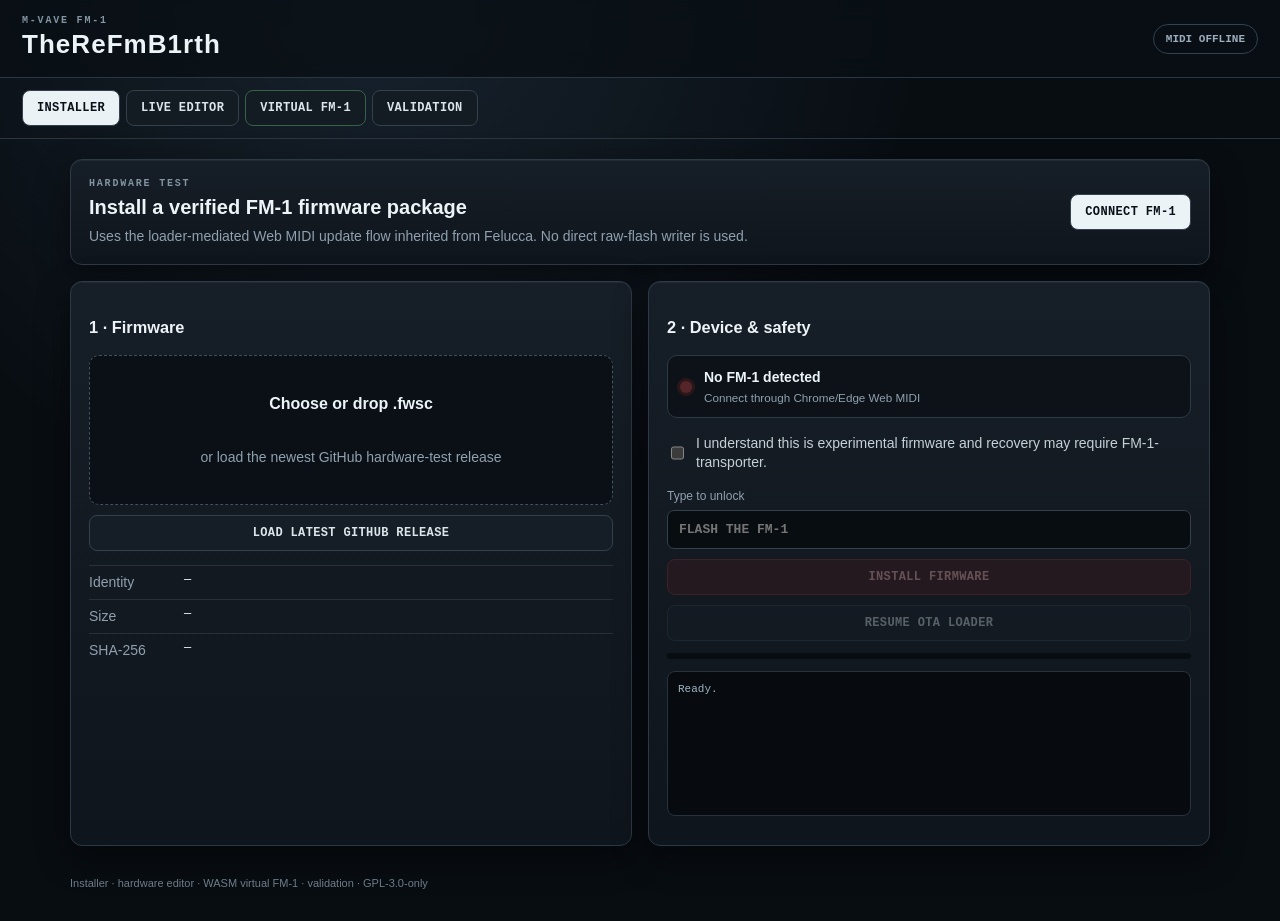
==== commit 37229336: "load virtual FM-1 styling and editor bridge" ====
--- a/web/app/index.html
+++ b/web/app/index.html
@@ -5,22 +5,15 @@
   <meta name="viewport" content="width=device-width,initial-scale=1" />
   <title>TheReFmB1rth FM-1</title>
   <link rel="stylesheet" href="./style.css" />
+  <link rel="stylesheet" href="./virtual_fm1.css" />
 </head>
 <body>
   <header class="topbar"><div><div class="eyebrow">M-VAVE FM-1</div><h1>TheReFmB1rth</h1></div><div class="status" id="midiStatus">MIDI OFFLINE</div></header>
-  <nav class="tabs" aria-label="App pages">
-    <button class="tab active" data-tab="installer">INSTALLER</button>
-    <button class="tab" data-tab="editor">LIVE EDITOR</button>
-    <button class="tab" data-tab="virtual">VIRTUAL FM-1</button>
-    <button class="tab" data-tab="validation">VALIDATION</button>
-  </nav>
+  <nav class="tabs" aria-label="App pages"><button class="tab active" data-tab="installer">INSTALLER</button><button class="tab" data-tab="editor">LIVE EDITOR</button><button class="tab" data-tab="virtual">VIRTUAL FM-1</button><button class="tab" data-tab="validation">VALIDATION</button></nav>
   <main>
     <section id="installer" class="page active">
       <div class="hero card"><div><div class="eyebrow">HARDWARE TEST</div><h2>Install a verified FM-1 firmware package</h2><p>Uses the loader-mediated Web MIDI update flow inherited from Felucca. No direct raw-flash writer is used.</p></div><button id="connectInstall" class="primary">CONNECT FM-1</button></div>
-      <div class="grid two">
-        <article class="card"><h3>1 · Firmware</h3><div class="drop" id="dropZone"><input id="fwFile" type="file" accept=".fwsc,application/octet-stream" /><strong>Choose or drop .fwsc</strong><span>or load the newest GitHub hardware-test release</span></div><button id="loadRelease" class="secondary wide">LOAD LATEST GITHUB RELEASE</button><dl class="meta"><div><dt>Identity</dt><dd id="pkgProduct">—</dd></div><div><dt>Size</dt><dd id="pkgSize">—</dd></div><div><dt>SHA-256</dt><dd id="pkgSha">—</dd></div></dl></article>
-        <article class="card"><h3>2 · Device & safety</h3><div class="deviceBox"><span class="lamp" id="deviceLamp"></span><div><strong id="deviceIdentity">No FM-1 detected</strong><small id="devicePort">Connect through Chrome/Edge Web MIDI</small></div></div><label class="check"><input id="riskCheck" type="checkbox" /> I understand this is experimental firmware and recovery may require FM-1-transporter.</label><label class="field"><span>Type to unlock</span><input id="confirmText" autocomplete="off" placeholder="FLASH THE FM-1" /></label><button id="installBtn" class="danger wide" disabled>INSTALL FIRMWARE</button><button id="resumeBtn" class="secondary wide" disabled>RESUME OTA LOADER</button><div class="progress"><div id="progressBar"></div></div><pre id="installLog" class="log">Ready.</pre></article>
-      </div>
+      <div class="grid two"><article class="card"><h3>1 · Firmware</h3><div class="drop" id="dropZone"><input id="fwFile" type="file" accept=".fwsc,application/octet-stream" /><strong>Choose or drop .fwsc</strong><span>or load the newest GitHub hardware-test release</span></div><button id="loadRelease" class="secondary wide">LOAD LATEST GITHUB RELEASE</button><dl class="meta"><div><dt>Identity</dt><dd id="pkgProduct">—</dd></div><div><dt>Size</dt><dd id="pkgSize">—</dd></div><div><dt>SHA-256</dt><dd id="pkgSha">—</dd></div></dl></article><article class="card"><h3>2 · Device & safety</h3><div class="deviceBox"><span class="lamp" id="deviceLamp"></span><div><strong id="deviceIdentity">No FM-1 detected</strong><small id="devicePort">Connect through Chrome/Edge Web MIDI</small></div></div><label class="check"><input id="riskCheck" type="checkbox" /> I understand this is experimental firmware and recovery may require FM-1-transporter.</label><label class="field"><span>Type to unlock</span><input id="confirmText" autocomplete="off" placeholder="FLASH THE FM-1" /></label><button id="installBtn" class="danger wide" disabled>INSTALL FIRMWARE</button><button id="resumeBtn" class="secondary wide" disabled>RESUME OTA LOADER</button><div class="progress"><div id="progressBar"></div></div><pre id="installLog" class="log">Ready.</pre></article></div>
     </section>
 
     <section id="editor" class="page">
@@ -50,6 +43,6 @@
     </section>
   </main>
   <footer>Installer · hardware editor · WASM virtual FM-1 · validation · GPL-3.0-only</footer>
-  <script type="module" src="./app.js"></script><script type="module" src="./transport.js"></script><script type="module" src="./project_transfer.js"></script><script type="module" src="./runtime_diagnostics.js"></script><script type="module" src="./validation.js"></script><script type="module" src="./virtual_fm1.js"></script>
+  <script type="module" src="./app.js"></script><script type="module" src="./transport.js"></script><script type="module" src="./project_transfer.js"></script><script type="module" src="./runtime_diagnostics.js"></script><script type="module" src="./validation.js"></script><script type="module" src="./virtual_fm1.js"></script><script type="module" src="./virtual_editor_bridge.js"></script>
 </body>
 </html>
--- a/web/app/virtual_fm1.css
+++ b/web/app/virtual_fm1.css
@@ -0,0 +1 @@
+.heroActions{display:flex;gap:8px;flex-wrap:wrap}.virtualCard{padding:12px}.virtualDevice{position:relative;width:100%;aspect-ratio:1000/640;max-width:1100px;margin:auto;user-select:none;touch-action:manipulation;background:#17191c;border-radius:28px;box-shadow:0 24px 70px #000a}.virtualDevice>svg{position:absolute;inset:0;width:100%;height:100%}.virtualDevice>canvas{position:absolute;left:31.8%;top:9.7%;width:20%;height:31.25%;background:#07110d;image-rendering:pixelated;border-radius:2px;box-shadow:0 0 0 5px #101215,0 0 0 6px #555}.vf-knob{cursor:ns-resize;outline:none}.vf-knob:focus-visible,.vf-button:focus-visible{outline:3px solid #49e391}.vf-button{cursor:pointer}.vf-button.held .vf-btnface{fill:#4d6657;stroke:#7fff9e}.vf-key{cursor:pointer}.vf-key.held .vf-keyface{fill:#7bdb96}.vf-key.black.held .vf-keyface{fill:#3d8a56}.virtualBar{display:flex;gap:12px;align-items:center;flex-wrap:wrap;margin-top:12px;color:var(--muted);font:11px ui-monospace,monospace}.virtualBar #virtualCpu{color:#9fc8ad}.virtualCard code{font:inherit}.tab[data-tab="virtual"]{border-color:#376249}.tab[data-tab="virtual"].active{background:#dff8e8;color:#08120c}.secondary.active,#routeVirtual.active{background:#173c28;border-color:#49e391;color:#9fffc1}@media(max-width:800px){.virtualCard{padding:5px}.virtualDevice{border-radius:12px}.virtualDevice>canvas{box-shadow:0 0 0 2px #101215}.heroActions{width:100%}.heroActions button{flex:1 1 140px}}
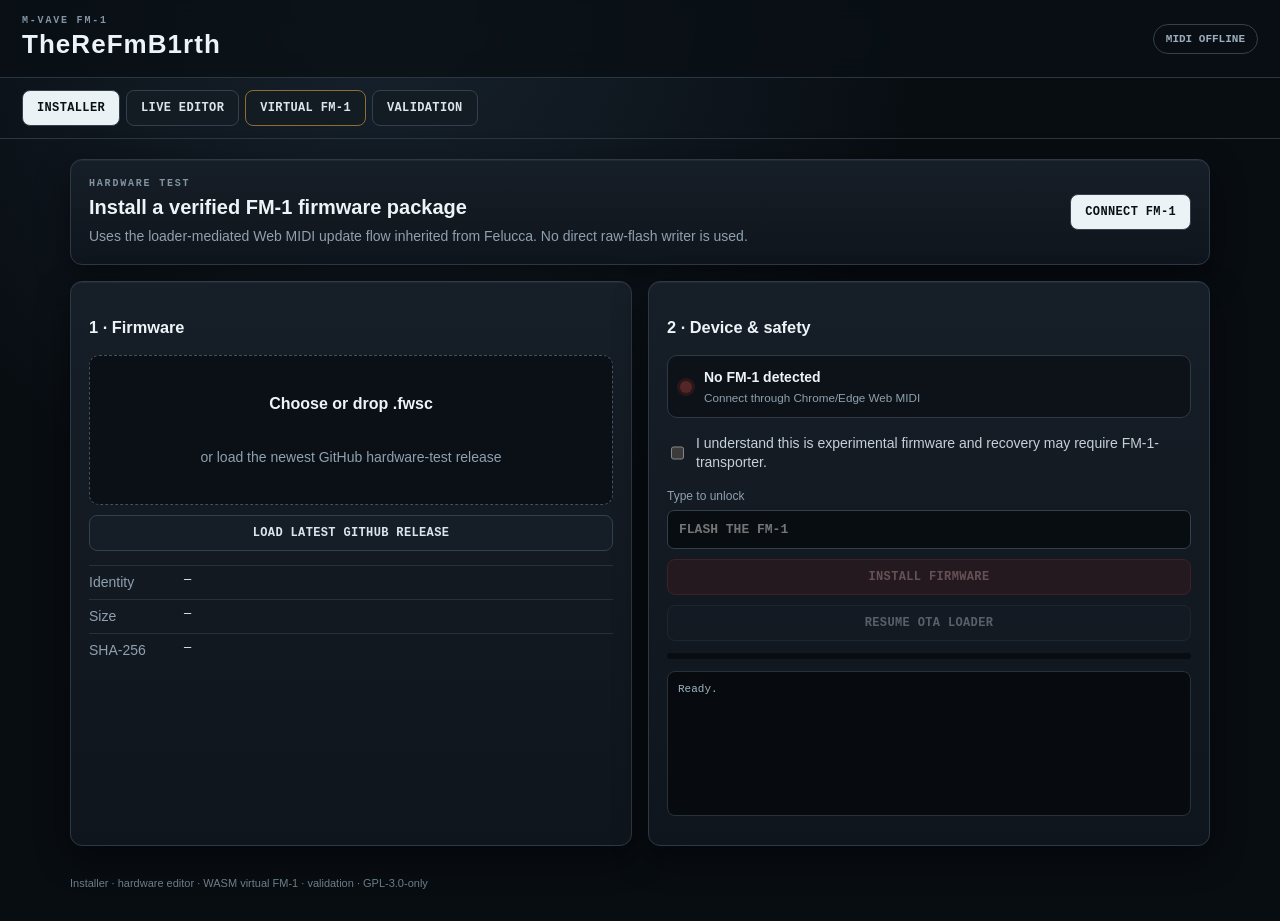
==== commit 3c6cc8d6: "load Virtual FM-1 help/readme in browser" ====
--- a/web/app/index.html
+++ b/web/app/index.html
@@ -43,6 +43,6 @@
     </section>
   </main>
   <footer>Installer · hardware editor · WASM virtual FM-1 · validation · GPL-3.0-only</footer>
-  <script type="module" src="./app.js"></script><script type="module" src="./transport.js"></script><script type="module" src="./project_transfer.js"></script><script type="module" src="./runtime_diagnostics.js"></script><script type="module" src="./validation.js"></script><script type="module" src="./virtual_fm1.js"></script><script type="module" src="./virtual_editor_bridge.js"></script>
+  <script type="module" src="./app.js"></script><script type="module" src="./transport.js"></script><script type="module" src="./project_transfer.js"></script><script type="module" src="./runtime_diagnostics.js"></script><script type="module" src="./validation.js"></script><script type="module" src="./virtual_help.js"></script><script type="module" src="./virtual_fm1.js"></script><script type="module" src="./virtual_editor_bridge.js"></script>
 </body>
 </html>
--- a/web/app/virtual_fm1.css
+++ b/web/app/virtual_fm1.css
@@ -1 +1 @@
-.heroActions{display:flex;gap:8px;flex-wrap:wrap}.virtualCard{padding:12px}.virtualDevice{position:relative;width:100%;aspect-ratio:1000/640;max-width:1100px;margin:auto;user-select:none;touch-action:manipulation;background:#17191c;border-radius:28px;box-shadow:0 24px 70px #000a}.virtualDevice>svg{position:absolute;inset:0;width:100%;height:100%}.virtualDevice>canvas{position:absolute;left:31.8%;top:9.7%;width:20%;height:31.25%;background:#07110d;image-rendering:pixelated;border-radius:2px;box-shadow:0 0 0 5px #101215,0 0 0 6px #555}.vf-knob{cursor:ns-resize;outline:none}.vf-knob:focus-visible,.vf-button:focus-visible{outline:3px solid #49e391}.vf-button{cursor:pointer}.vf-button.held .vf-btnface{fill:#4d6657;stroke:#7fff9e}.vf-key{cursor:pointer}.vf-key.held .vf-keyface{fill:#7bdb96}.vf-key.black.held .vf-keyface{fill:#3d8a56}.virtualBar{display:flex;gap:12px;align-items:center;flex-wrap:wrap;margin-top:12px;color:var(--muted);font:11px ui-monospace,monospace}.virtualBar #virtualCpu{color:#9fc8ad}.virtualCard code{font:inherit}.tab[data-tab="virtual"]{border-color:#376249}.tab[data-tab="virtual"].active{background:#dff8e8;color:#08120c}.secondary.active,#routeVirtual.active{background:#173c28;border-color:#49e391;color:#9fffc1}@media(max-width:800px){.virtualCard{padding:5px}.virtualDevice{border-radius:12px}.virtualDevice>canvas{box-shadow:0 0 0 2px #101215}.heroActions{width:100%}.heroActions button{flex:1 1 140px}}+:root{--rb240-metal:#6f7275;--rb240-metal-dark:#2b2e31;--rb240-metal-mid:#55595d;--rb240-metal-light:#b9bdc0;--rb240-led:#2a0708;--rb240-red:#ff4a3f;--rb240-amber:#ffb326;--rb240-cyan:#38bfd2;--rb240-green:#6fd77d}.heroActions{display:flex;gap:8px;flex-wrap:wrap}.virtualCard{padding:12px}.virtualDevice{position:relative;width:100%;aspect-ratio:1000/640;max-width:1100px;margin:auto;user-select:none;touch-action:manipulation;background:#17191c;border-radius:28px;box-shadow:0 24px 70px #000a}.virtualDevice>svg{position:absolute;inset:0;width:100%;height:100%}.virtualDevice>canvas{position:absolute;left:31.8%;top:9.7%;width:20%;height:31.25%;background:#2b2e31;image-rendering:pixelated;border-radius:1px;box-shadow:0 0 0 4px #101113,0 0 0 6px #55595d,0 4px 10px #000b}.vf-knob{cursor:ns-resize;outline:none}.vf-knob:focus-visible,.vf-button:focus-visible{outline:3px solid var(--rb240-amber)}.vf-button{cursor:pointer}.vf-button .vf-btnface{filter:drop-shadow(0 2px 1px #0008)}.vf-button.held .vf-btnface{fill:#4d6657;stroke:#ffc75a}.vf-key{cursor:pointer}.vf-key.held .vf-keyface{fill:#f4c772}.vf-key.black.held .vf-keyface{fill:#b36a35}.virtualBar{display:flex;gap:12px;align-items:center;flex-wrap:wrap;margin-top:12px;color:var(--muted);font:11px ui-monospace,monospace}.virtualBar #virtualCpu{color:#9fc8ad}.virtualCard code{font:inherit}.tab[data-tab="virtual"]{border-color:#8e6e32}.tab[data-tab="virtual"].active{background:#d9b25c;color:#19130a}.secondary.active,#routeVirtual.active{background:#173c28;border-color:#ffc75a;color:#ffe5aa}@media(max-width:800px){.virtualCard{padding:5px}.virtualDevice{border-radius:12px}.virtualDevice>canvas{box-shadow:0 0 0 2px #101215}.heroActions{width:100%}.heroActions button{flex:1 1 140px}}
